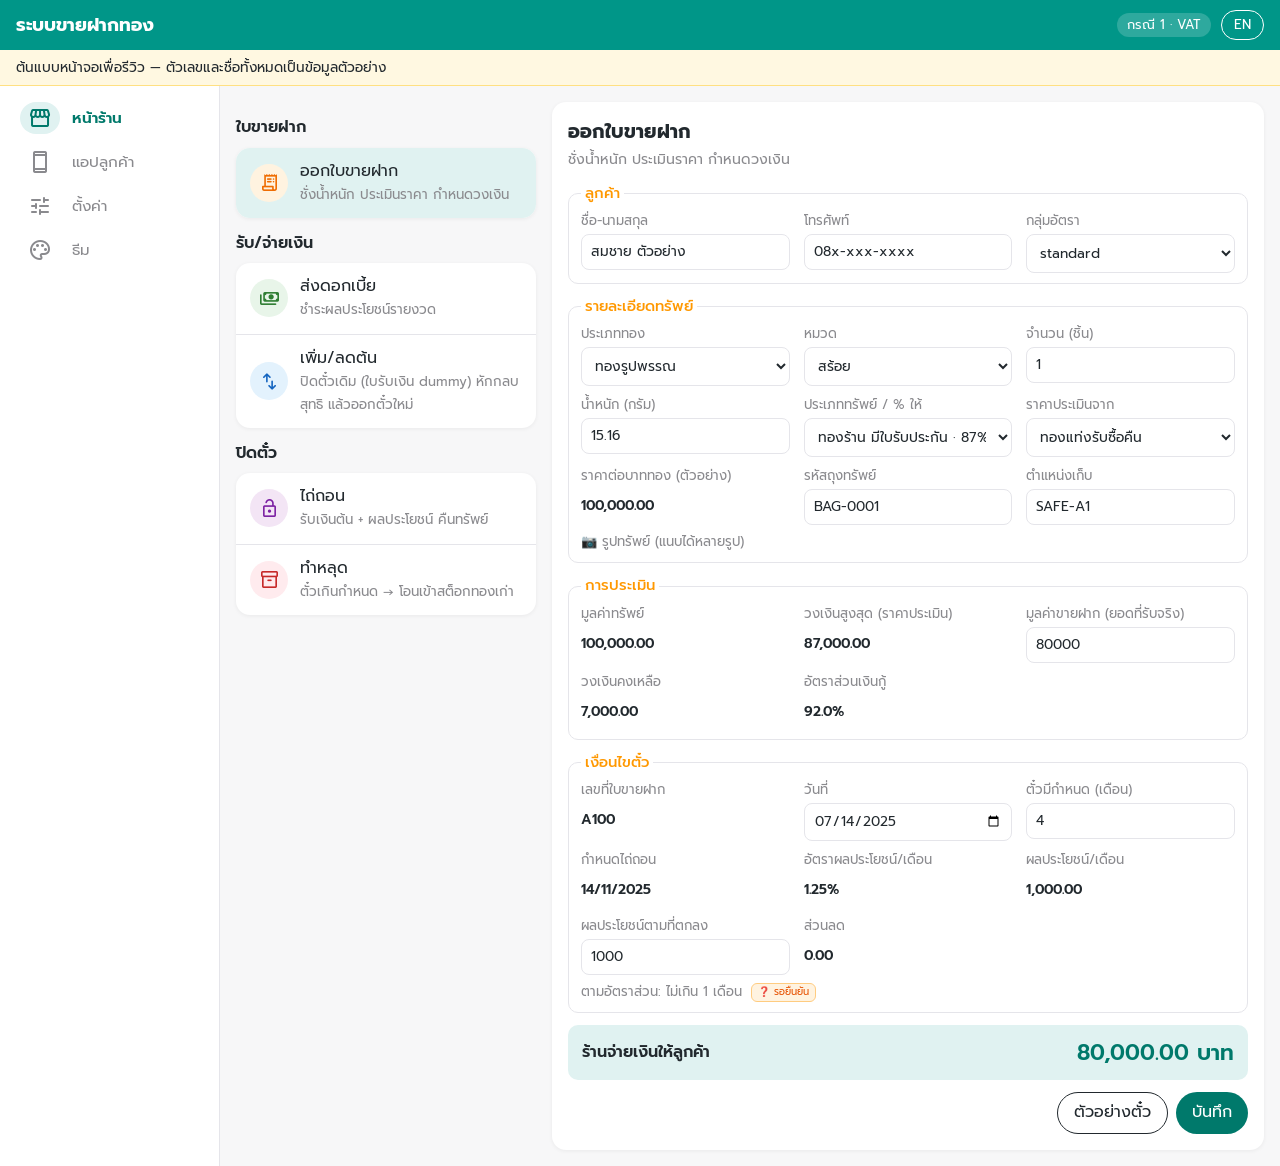
==== index.html @ fc85f4f1 "No favicon request (404) Co-Authored-By: Claude Opus 5.5 <noreply@anthropic.com>" ====
<!doctype html>
<html lang="th">
<head>
<meta charset="utf-8">
<meta name="viewport" content="width=device-width,initial-scale=1">
<title>Gold Pawn Mockup</title>
<link rel="icon" href="data:,">
<link rel="preconnect" href="https://fonts.googleapis.com">
<link href="https://fonts.googleapis.com/css2?family=Prompt:wght@400;500;600&display=swap" rel="stylesheet">
<link href="https://fonts.googleapis.com/css2?family=Material+Symbols+Rounded:opsz,wght,FILL@24,400,0&display=swap" rel="stylesheet">
<link rel="stylesheet" href="app.css">
</head>
<body>
<header class="appbar">
  <h1 data-t="appTitle"></h1>
  <span class="chip" id="profileChip"></span>
  <button class="btn small ghost" id="langBtn">EN</button>
</header>
<div class="banner" data-t="mockup"></div>
<div class="shell">
  <nav class="rail" id="rail"></nav>
  <main id="view"></main>
</div>
<script src="i18n.js"></script>
<script src="calc.js"></script>
<script src="views.js"></script>
<script src="app.js"></script>
</body>
</html>
---- app.css ----
:root{
  --header:#009688; --header-text:#ffffff; --bg:#f7f7f8; --card:#ffffff; --text:#22292e;
  --muted:#8a8a8e; --label:#ff9800; --accent:#00796b; --line:#e5e5ea; --radius:14px;
  --ok:#2e7d32; --warn:#c62828; --chip:#e0f2f1; --font:16px;
}
*{box-sizing:border-box}
html,body{margin:0}
body{font-family:'Prompt',system-ui,sans-serif;font-size:var(--font);background:var(--bg);color:var(--text);line-height:1.45}
.appbar{background:var(--header);color:var(--header-text);padding:10px 16px;display:flex;align-items:center;gap:10px;flex-wrap:wrap;position:sticky;top:0;z-index:5}
.appbar h1{font-size:1.15em;margin:0;flex:1;min-width:180px}
.appbar .chip{background:rgba(255,255,255,.18);border-radius:99px;padding:3px 10px;font-size:.8em}
.btn{border:0;border-radius:99px;padding:8px 16px;font:inherit;cursor:pointer;background:var(--accent);color:#fff}
.btn.ghost{background:transparent;color:inherit;border:1px solid currentColor}
.btn.small{padding:4px 12px;font-size:.85em}
.tabs{display:flex;gap:6px;padding:10px 16px;overflow-x:auto;background:var(--card);border-bottom:1px solid var(--line)}
.tabs button{border:0;background:transparent;font:inherit;padding:8px 14px;border-radius:99px;cursor:pointer;color:var(--muted);white-space:nowrap}
.tabs button.on{background:var(--chip);color:var(--accent);font-weight:600}
main{max-width:1200px;margin:0 auto;padding:16px}
.grid{display:grid;grid-template-columns:300px 1fr;gap:16px}
@media(max-width:820px){.grid{grid-template-columns:1fr}}
.sec-title{display:flex;align-items:center;gap:8px;font-weight:600;margin:14px 0 8px}
.card{background:var(--card);border-radius:var(--radius);box-shadow:0 1px 4px rgba(0,0,0,.06);overflow:hidden}
.menu-item{display:flex;align-items:center;gap:12px;padding:12px 14px;border-bottom:1px solid var(--line);cursor:pointer}
.menu-item:last-child{border-bottom:0}
.menu-item.on{background:var(--chip)}
.ic{width:38px;height:38px;border-radius:50%;display:grid;place-items:center;flex:none}
.ic .material-symbols-rounded{font-size:21px}
.panel{padding:16px}
.panel h2{margin:0 0 4px;font-size:1.2em}
.panel .sub{color:var(--muted);font-size:.88em;margin-bottom:12px}
fieldset{border:1px solid var(--line);border-radius:10px;padding:8px 12px 10px;margin:0 0 12px}
legend{color:var(--label);font-weight:500;padding:0 4px;font-size:.92em}
.fields{display:grid;grid-template-columns:repeat(auto-fit,minmax(180px,1fr));gap:10px 14px}
label.f{display:flex;flex-direction:column;font-size:.82em;color:var(--muted);gap:3px}
label.f input,label.f select{font:inherit;font-size:1.05em;color:var(--text);border:1px solid var(--line);border-radius:8px;padding:7px 9px;background:#fff;min-width:0}
.out{font-size:1.05em;color:var(--text);font-weight:600;padding:7px 0}
table{width:100%;border-collapse:collapse;font-size:.92em}
th,td{padding:7px 8px;border-bottom:1px solid var(--line);text-align:left}
th{color:var(--muted);font-weight:500}
td.n,th.n{text-align:right;font-variant-numeric:tabular-nums}
.total{display:flex;justify-content:space-between;align-items:center;padding:12px 14px;border-radius:10px;background:var(--chip);font-weight:600;margin-top:10px;gap:10px;flex-wrap:wrap}
.total .big{font-size:1.35em;color:var(--accent)}
.who{font-size:.85em;padding:2px 10px;border-radius:99px;color:#fff}
.who.in{background:var(--ok)} .who.out{background:var(--warn)}
.confirm{display:inline-block;background:#fff3e0;color:#e65100;border:1px solid #ffcc80;border-radius:6px;font-size:.75em;padding:1px 6px;margin-left:4px;vertical-align:middle}
.note{font-size:.82em;color:var(--muted);margin-top:8px}
.flow{display:flex;gap:8px;align-items:stretch;flex-wrap:wrap;margin:10px 0}
.flow .step{flex:1;min-width:150px;border:1px dashed var(--line);border-radius:10px;padding:8px 10px;font-size:.88em}
.flow .step b{display:block;color:var(--accent)}
.actions{display:flex;gap:8px;justify-content:flex-end;margin-top:12px;flex-wrap:wrap}
.err{color:var(--warn);font-size:.85em}
/* phone frame */
.phone{width:min(360px,100%);margin:0 auto;border:10px solid #22292e;border-radius:36px;overflow:hidden;background:var(--bg);min-height:640px}
.phone .appbar{position:static}
.tk{padding:12px 14px;border-bottom:1px solid var(--line)}
.tk .row{display:flex;justify-content:space-between;gap:8px}
.badge{font-size:.75em;padding:2px 8px;border-radius:99px;background:var(--chip);color:var(--accent)}
.gold-ph{height:90px;border-radius:10px;background:linear-gradient(135deg,#f9e79f,#d4ac0d);display:grid;place-items:center;color:#7d6608;font-size:.85em;margin:8px 0}
/* theme editor */
.tok{display:flex;align-items:center;gap:10px;padding:8px 0;border-bottom:1px solid var(--line)}
.tok span{flex:1;font-size:.9em}
.tok input[type=color]{width:44px;height:30px;border:0;background:none;padding:0}
textarea{width:100%;min-height:150px;font-family:ui-monospace,monospace;font-size:.8em;border:1px solid var(--line);border-radius:8px;padding:8px}
/* printed ticket */
.ticket{background:#fff;border:2px solid #000;padding:16px;font-size:.9em;color:#000}
.ticket .hd{display:flex;gap:10px;align-items:center;border-bottom:1px solid #000;padding-bottom:8px;margin-bottom:8px}
.ticket .logo{width:46px;height:46px;background:#c0392b;color:#fff;display:grid;place-items:center;font-weight:700}
.banner{background:#fff8e1;border-bottom:1px solid #ffe082;padding:8px 16px;font-size:.85em}
/* Flutter-like adaptive shell: navigation rail (tablet/desktop) / bottom nav bar (phone) */
.shell{display:flex;min-height:calc(100vh - 52px)}
.rail{width:88px;background:var(--card);border-right:1px solid var(--line);display:flex;flex-direction:column;align-items:center;padding-top:12px;gap:4px;flex:none}
.rail button{border:0;background:transparent;font:inherit;font-size:.72em;color:var(--muted);display:flex;flex-direction:column;align-items:center;gap:4px;padding:6px 4px;width:80px;cursor:pointer;border-radius:16px}
.rail button .pill{width:56px;height:32px;border-radius:16px;display:grid;place-items:center}
.rail button.on{color:var(--accent);font-weight:600}
.rail button.on .pill{background:var(--chip)}
.shell main{flex:1;min-width:0}
@media(min-width:1200px){.rail{width:220px;align-items:stretch;padding:12px}.rail button{flex-direction:row;width:auto;font-size:.95em;padding:4px 8px;gap:12px}.rail button .pill{width:40px}}
@media(max-width:599px){
  .rail{position:fixed;bottom:0;left:0;right:0;width:auto;height:66px;flex-direction:row;justify-content:space-around;padding:0;border-right:0;border-top:1px solid var(--line);z-index:6}
  .rail button{width:auto;flex:1}
  .shell main{padding-bottom:80px}
  main{padding:12px}
  .phone{border:0;border-radius:0;min-height:auto}
}
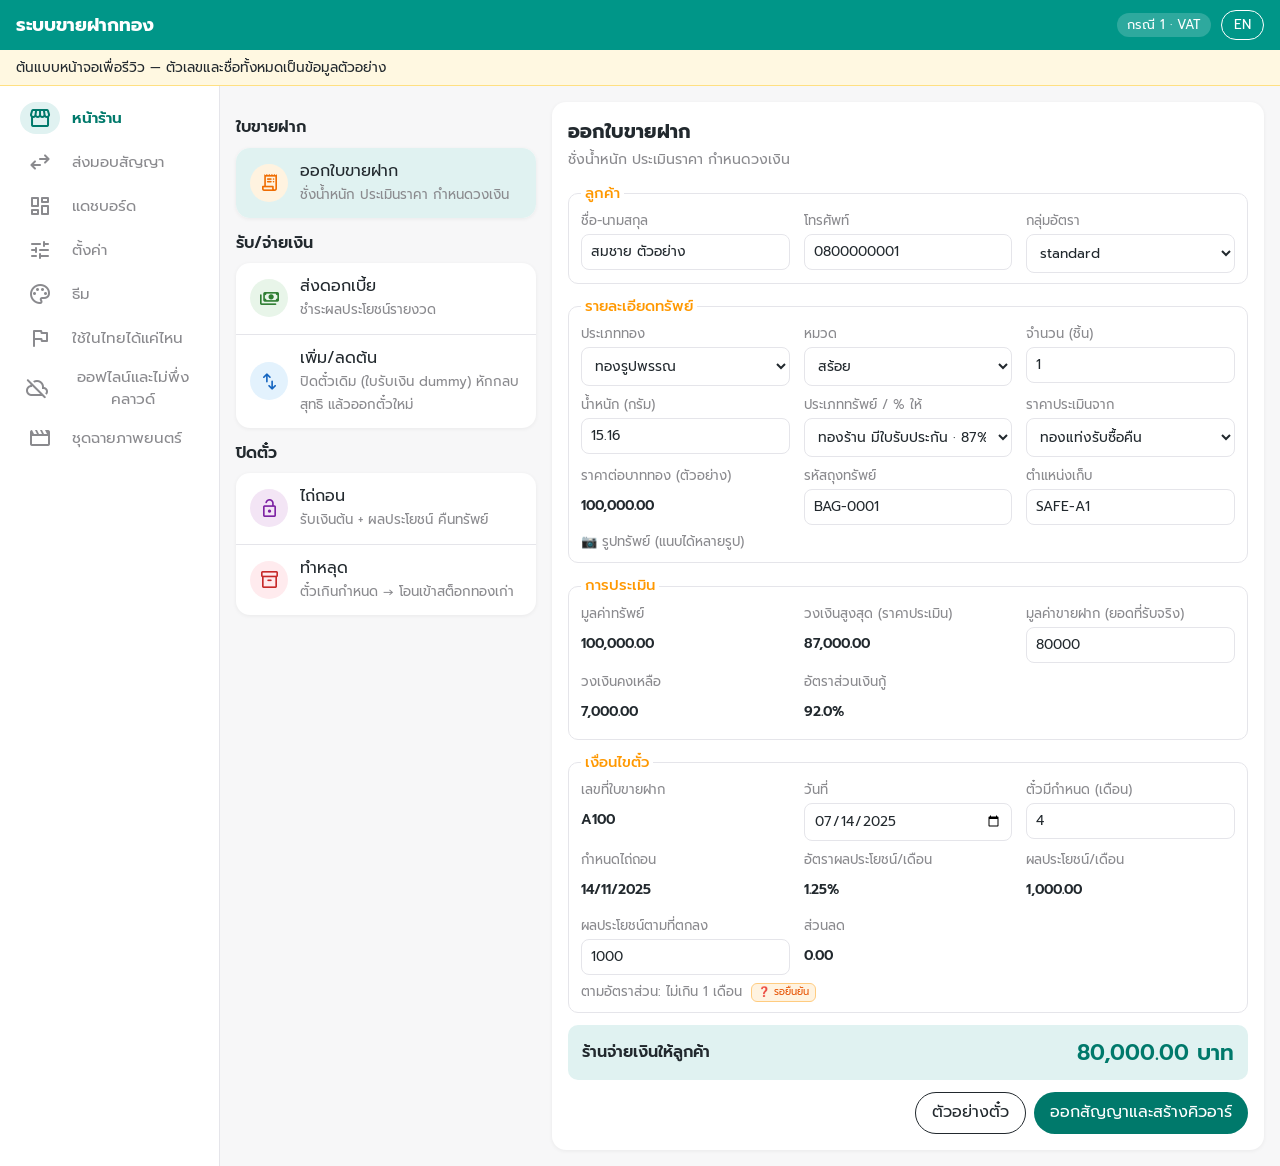
==== commit 1b5ce0ab: "Borrower journey (QR offer, ack, pay full/installment/other via PromptPay + SlipOK mock), tamper-evi" ====
--- a/index.html
+++ b/index.html
@@ -17,13 +17,23 @@
   <button class="btn small ghost" id="langBtn">EN</button>
 </header>
 <div class="banner" data-t="mockup"></div>
+<div id="overlay"></div>
 <div class="shell">
   <nav class="rail" id="rail"></nav>
   <main id="view"></main>
 </div>
+<script src="lib/qrcode.js"></script>
 <script src="i18n.js"></script>
+<script src="i18n2.js"></script>
 <script src="calc.js"></script>
 <script src="views.js"></script>
+<script src="token.js"></script>
+<script src="pay.js"></script>
+<script src="net.js"></script>
+<script src="sample.js"></script>
+<script src="flow.js"></script>
+<script src="dash.js"></script>
+<script src="story.js"></script>
 <script src="app.js"></script>
 </body>
 </html>
--- a/app.css
+++ b/app.css
@@ -77,8 +77,58 @@
 @media(min-width:1200px){.rail{width:220px;align-items:stretch;padding:12px}.rail button{flex-direction:row;width:auto;font-size:.95em;padding:4px 8px;gap:12px}.rail button .pill{width:40px}}
 @media(max-width:599px){
   .rail{position:fixed;bottom:0;left:0;right:0;width:auto;height:66px;flex-direction:row;justify-content:space-around;padding:0;border-right:0;border-top:1px solid var(--line);z-index:6}
-  .rail button{width:auto;flex:1}
+  .rail{overflow-x:auto;justify-content:flex-start}
+  .rail button{width:auto;flex:0 0 72px;min-width:72px}
   .shell main{padding-bottom:80px}
   main{padding:12px}
   .phone{border:0;border-radius:0;min-height:auto}
 }
+/* ---- journey / dashboard / story (spec §15) ---- */
+:root{--s1:#2a78d6;--s2:#eb6834;--s3:#1baf7a;--s4:#eda100;--s5:#e87ba4;--s6:#008300;--s7:#6250d6;--s8:#e34948}
+:root[data-dark]{--s1:#3987e5;--s2:#d95926;--s3:#199e70;--s4:#c98500;--s5:#d55181;--s6:#2f9e2f;--s7:#9085e9;--s8:#e66767}
+.chip2{display:inline-block;font-size:.75em;padding:2px 9px;border-radius:99px;border:1px solid var(--c,var(--muted));color:var(--text);white-space:nowrap}
+.chip2::before{content:"";display:inline-block;width:8px;height:8px;border-radius:50%;background:var(--c,var(--muted));margin-right:6px}
+.okm{color:var(--ok);font-size:.85em}.badm{color:var(--warn);font-size:.85em;font-weight:600}
+.row2{display:flex;justify-content:space-between;align-items:center;gap:8px;margin:6px 0;flex-wrap:wrap}
+.kv{display:grid;grid-template-columns:auto 1fr;gap:4px 12px;font-size:.88em;margin:8px 0}.kv span{color:var(--muted)}
+.jbar{display:flex;gap:8px;align-items:center;flex-wrap:wrap;margin-bottom:12px}
+.jgrid{display:grid;grid-template-columns:repeat(3,minmax(0,1fr));gap:16px;align-items:start}
+.jgrid.solo{grid-template-columns:1fr}
+@media(max-width:1100px){.jgrid{grid-template-columns:1fr}}
+.chs{display:grid;grid-template-columns:repeat(auto-fill,minmax(70px,1fr));gap:6px}
+.chbtn{border:1px solid var(--line);background:var(--card);color:var(--text);border-radius:10px;padding:6px 2px;cursor:pointer;display:flex;flex-direction:column;align-items:center;font:inherit}
+.chbtn small{font-size:.65em;color:var(--muted)}
+.wi{border:1px solid var(--line);border-radius:10px;padding:8px 10px;margin-bottom:8px}.wi.lost{opacity:.55}
+.wi a{color:var(--accent);font-size:.85em;align-self:center}
+.qr{width:210px;margin:8px auto;background:#fff;padding:4px;border-radius:8px}.qr svg{width:100%;height:auto;display:block}
+.choices{display:grid;gap:6px;margin-bottom:8px}.choice{display:flex;gap:8px;align-items:center;border:1px solid var(--line);border-radius:10px;padding:8px 10px;cursor:pointer}.choice.on{border-color:var(--accent);background:var(--chip)}
+.phone textarea,.panel textarea{min-height:60px}
+/* dashboard */
+.dashbar{display:flex;gap:8px;align-items:center;margin-bottom:12px;flex-wrap:wrap}
+.dgrid{display:grid;grid-template-columns:repeat(4,minmax(0,1fr));gap:12px;margin-bottom:16px}
+@media(max-width:900px){.dgrid{grid-template-columns:repeat(2,minmax(0,1fr))}}
+@media(max-width:560px){.dgrid{grid-template-columns:1fr}.wg.sz-s,.wg.sz-m,.wg.sz-l{grid-column:span 1}}
+.wg{background:var(--card);border-radius:var(--radius);box-shadow:0 1px 4px rgba(0,0,0,.08);padding:10px 12px;min-width:0}
+.wg.sz-s{grid-column:span 1}.wg.sz-m{grid-column:span 2}.wg.sz-l{grid-column:span 4}
+@media(max-width:900px){.wg.sz-l{grid-column:span 2}}
+.wg.editing{outline:2px dashed var(--accent);cursor:grab}
+.wg header{display:flex;align-items:center;gap:6px;margin-bottom:6px}.wg h3{margin:0;font-size:.9em;font-weight:500;color:var(--muted);flex:1}
+.wctl{display:flex;gap:3px}.wctl button{border:1px solid var(--line);background:var(--card);color:var(--text);border-radius:6px;font-size:.7em;padding:2px 6px;cursor:pointer}.wctl button.on{background:var(--chip);border-color:var(--accent)}
+.tile{cursor:pointer}.tile .big{font-size:1.9em;font-weight:600;font-variant-numeric:tabular-nums}.tile .unit{color:var(--muted);font-size:.8em}
+.bar{display:grid;grid-template-columns:minmax(80px,38%) 1fr auto;gap:8px;align-items:center;margin:5px 0;cursor:pointer;font-size:.82em}
+.bar:hover .bf,.col:hover .cb{filter:brightness(1.15)}
+.bt{height:12px;background:var(--line);border-radius:6px;overflow:hidden}.bf{height:100%;border-radius:0 4px 4px 0}
+.bv{font-variant-numeric:tabular-nums}
+.cols{display:flex;gap:6px;align-items:flex-end;height:150px}.col{flex:1;display:flex;flex-direction:column;justify-content:flex-end;align-items:center;height:100%;cursor:pointer;font-size:.7em;min-width:0}
+.cb{width:100%;max-width:40px;border-radius:4px 4px 0 0}.cv{color:var(--muted)}.cl{color:var(--muted);margin-top:2px}
+.ext{display:flex;justify-content:space-between;align-items:center;padding:6px 0;border-bottom:1px solid var(--line)}
+.cpanel{margin-bottom:16px}
+.tablewrap{overflow-x:auto}.clk{cursor:pointer}.clk:hover{background:var(--chip)}
+.hist{border-top:2px solid var(--line);margin-top:14px;padding-top:10px}
+code{font-size:.85em}
+/* chapter cards + captions (film) */
+#overlay.full{position:fixed;inset:0;z-index:50;background:var(--header);color:var(--header-text);display:grid;place-items:center;text-align:center;padding:24px}
+.chcard{max-width:820px}.chcard .chn{letter-spacing:.2em;text-transform:uppercase;opacity:.8}.chcard h1{font-size:2.4em;margin:.3em 0}.chcard p{font-size:1.25em;opacity:.92}
+.caption{position:fixed;left:50%;transform:translateX(-50%);bottom:84px;z-index:40;background:rgba(0,0,0,.78);color:#fff;padding:10px 18px;border-radius:10px;max-width:min(760px,92vw);text-align:center;font-size:1.05em}
+.stopbtn{position:fixed;right:12px;top:60px;z-index:60}
+body.solo .rail,body.solo .banner{display:none}
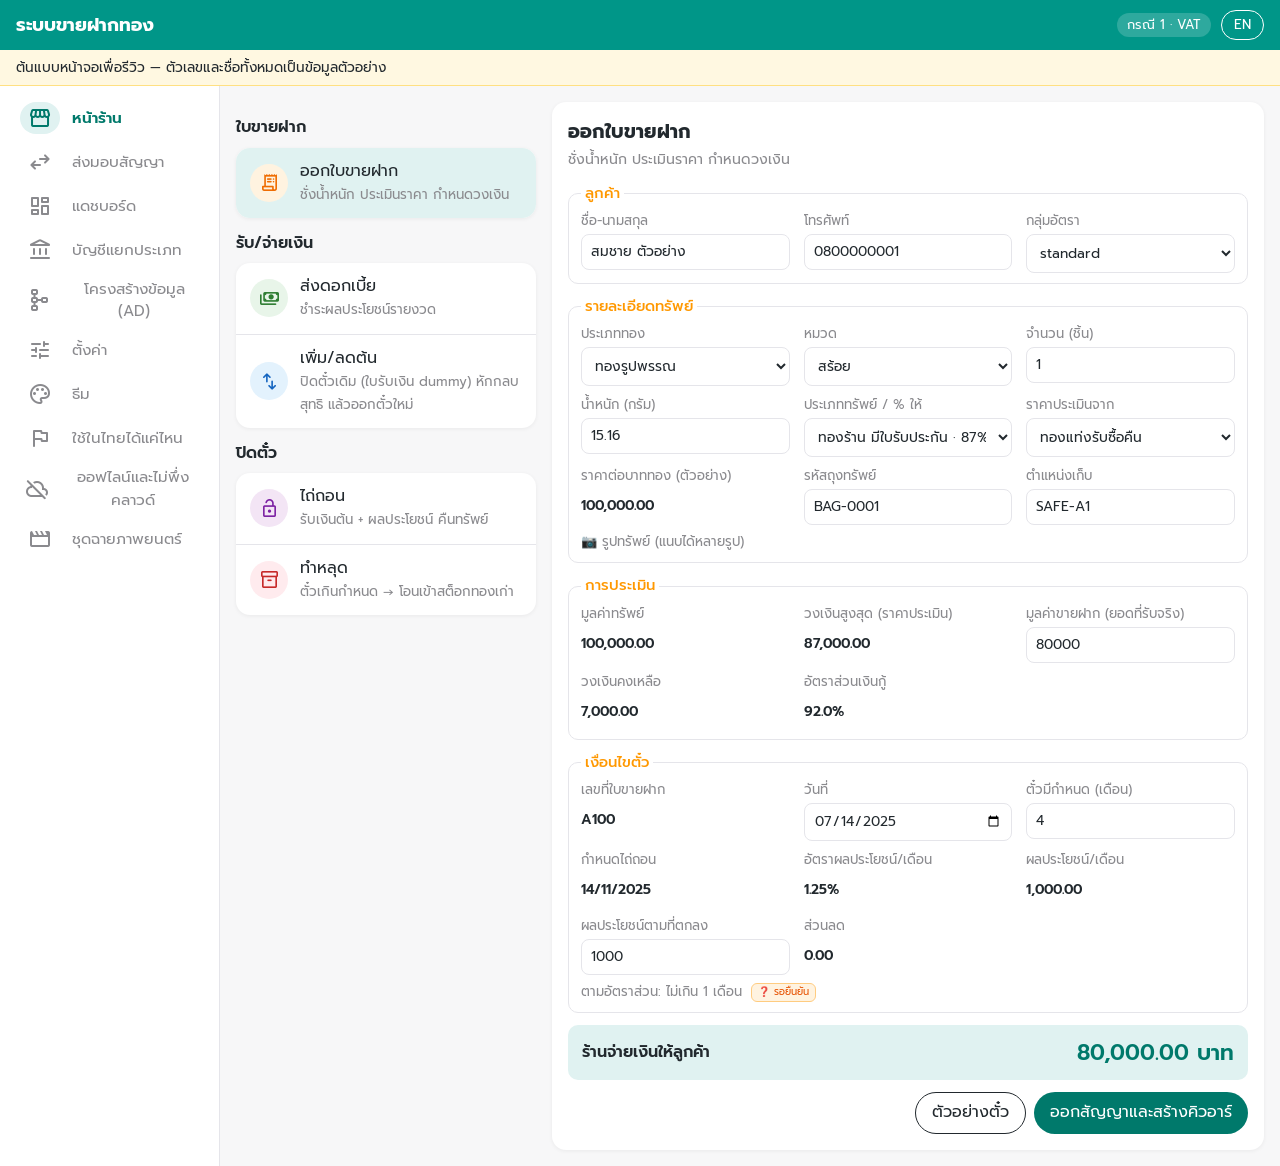
==== commit 7de50566: "NPL / green list / follow-up history (CRM), books preview on the kernel ERP, data model as AD rows, " ====
--- a/index.html
+++ b/index.html
@@ -25,13 +25,17 @@
 <script src="lib/qrcode.js"></script>
 <script src="i18n.js"></script>
 <script src="i18n2.js"></script>
+<script src="i18n3.js"></script>
 <script src="calc.js"></script>
 <script src="views.js"></script>
 <script src="token.js"></script>
 <script src="pay.js"></script>
+<script src="ad_pawn.js"></script>
+<script src="books.js"></script>
 <script src="net.js"></script>
 <script src="sample.js"></script>
 <script src="flow.js"></script>
+<script src="views2.js"></script>
 <script src="dash.js"></script>
 <script src="story.js"></script>
 <script src="app.js"></script>
--- a/app.css
+++ b/app.css
@@ -132,3 +132,6 @@
 .caption{position:fixed;left:50%;transform:translateX(-50%);bottom:84px;z-index:40;background:rgba(0,0,0,.78);color:#fff;padding:10px 18px;border-radius:10px;max-width:min(760px,92vw);text-align:center;font-size:1.05em}
 .stopbtn{position:fixed;right:12px;top:60px;z-index:60}
 body.solo .rail,body.solo .banner{display:none}
+
+.li{display:grid;grid-template-columns:1fr auto;gap:2px 8px;padding:6px 4px;border-bottom:1px solid var(--line);font-size:.85em}.li small{grid-column:1/3;color:var(--muted)}
+.warnbox{background:#fff3e0;border:1px solid #ffcc80;border-radius:8px;padding:8px 10px;color:#5d4037}
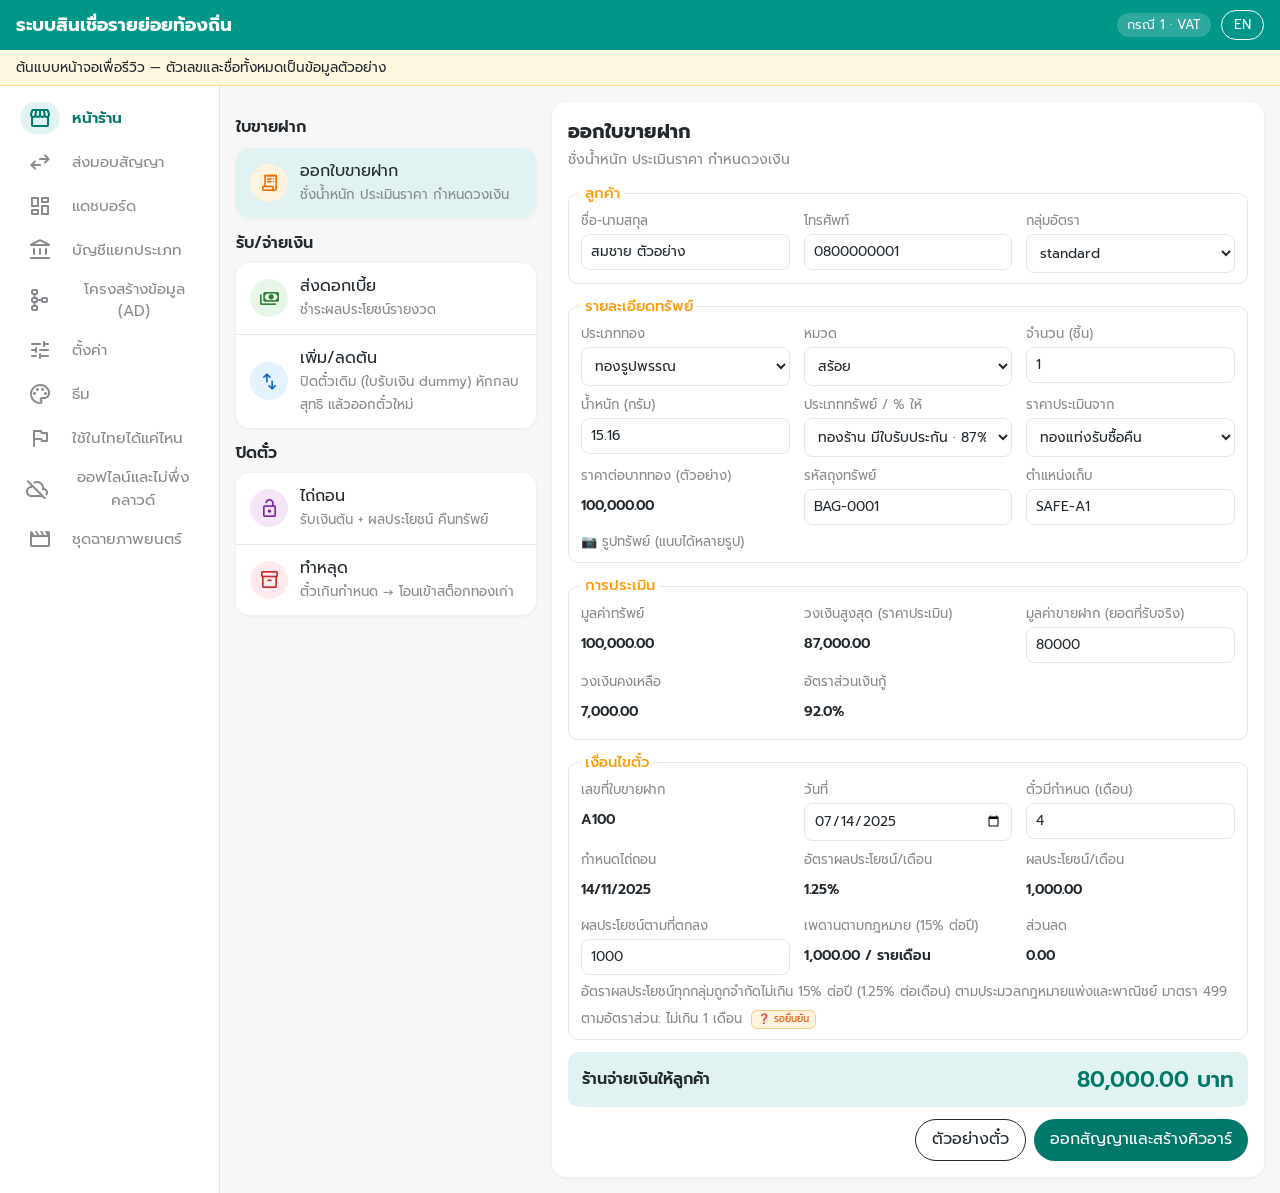
==== commit 8cf6009b: "Generic name (Localised Micro Financing System), house-format opening/closing cards, film mode wordi" ====
--- a/index.html
+++ b/index.html
@@ -3,7 +3,7 @@
 <head>
 <meta charset="utf-8">
 <meta name="viewport" content="width=device-width,initial-scale=1">
-<title>Gold Pawn Mockup</title>
+<title>Localised Micro Financing System — sample</title>
 <link rel="icon" href="data:,">
 <link rel="preconnect" href="https://fonts.googleapis.com">
 <link href="https://fonts.googleapis.com/css2?family=Prompt:wght@400;500;600&display=swap" rel="stylesheet">
@@ -26,6 +26,7 @@
 <script src="i18n.js"></script>
 <script src="i18n2.js"></script>
 <script src="i18n3.js"></script>
+<script src="i18nfilm.js"></script>
 <script src="calc.js"></script>
 <script src="views.js"></script>
 <script src="token.js"></script>
--- a/app.css
+++ b/app.css
@@ -127,11 +127,19 @@
 .hist{border-top:2px solid var(--line);margin-top:14px;padding-top:10px}
 code{font-size:.85em}
 /* chapter cards + captions (film) */
-#overlay.full{position:fixed;inset:0;z-index:50;background:var(--header);color:var(--header-text);display:grid;place-items:center;text-align:center;padding:24px}
-.chcard{max-width:820px}.chcard .chn{letter-spacing:.2em;text-transform:uppercase;opacity:.8}.chcard h1{font-size:2.4em;margin:.3em 0}.chcard p{font-size:1.25em;opacity:.92}
+#overlay.full{position:fixed;inset:0;z-index:50;background:#000;color:#ebeef2;display:flex;flex-direction:column;justify-content:center;padding:0 9vw;font-family:'Noto Sans','Noto Sans Thai','Prompt',system-ui,sans-serif}
 .caption{position:fixed;left:50%;transform:translateX(-50%);bottom:84px;z-index:40;background:rgba(0,0,0,.78);color:#fff;padding:10px 18px;border-radius:10px;max-width:min(760px,92vw);text-align:center;font-size:1.05em}
 .stopbtn{position:fixed;right:12px;top:60px;z-index:60}
 body.solo .rail,body.solo .banner{display:none}
 
 .li{display:grid;grid-template-columns:1fr auto;gap:2px 8px;padding:6px 4px;border-bottom:1px solid var(--line);font-size:.85em}.li small{grid-column:1/3;color:var(--muted)}
 .warnbox{background:#fff3e0;border:1px solid #ffcc80;border-radius:8px;padding:8px 10px;color:#5d4037}
+
+.chcard{max-width:1100px}.chcard .chn{font-size:1.45em;font-weight:700;letter-spacing:.12em;text-transform:uppercase;color:#ff8c1a}
+.chcard h1{font-size:clamp(2em,5.4vw,4.8em);line-height:1.12;margin:.35em 0 .5em;font-weight:700;color:#f2f4f7}
+.chcard h1 .w,.chcard h1 .b{display:block}.chcard h1 .b{color:#4fc3f7}
+.chcard p{font-size:1.5em;line-height:1.4;color:#9aa7b4;margin:0;max-width:1000px}
+
+body.film .banner{display:none}
+body.film .chip2:empty{display:none}
+body.film .confirm{display:none}
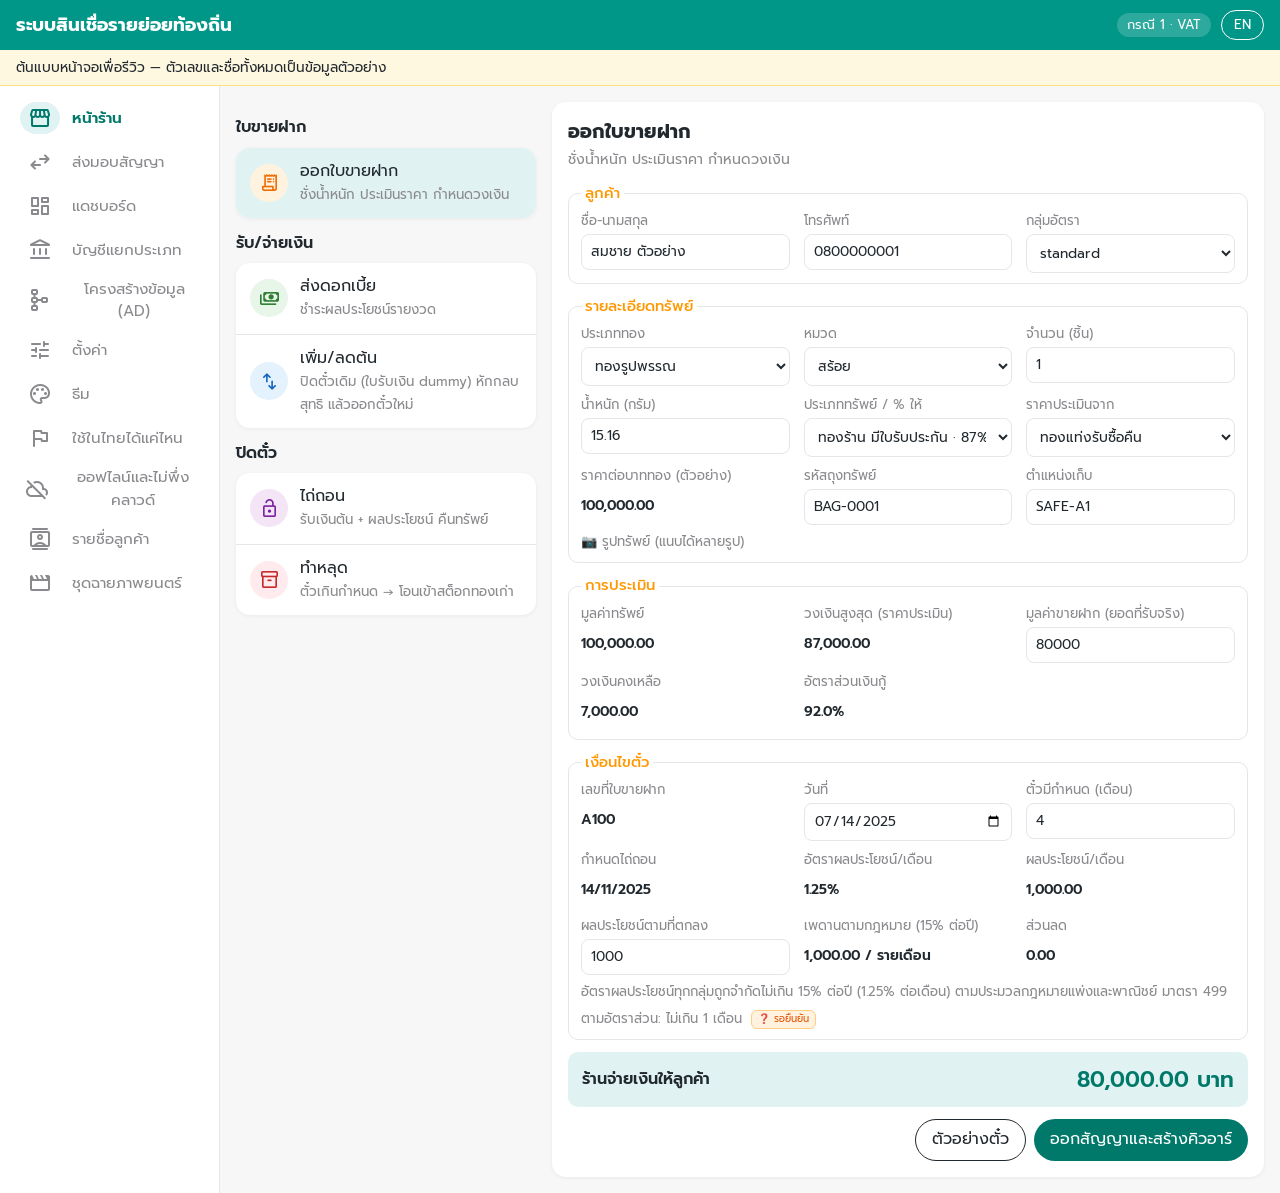
==== commit 4ee1d0cb: "Contacts: import from Excel / CSV / vCard / Google CSV / LINE IDs / phone picker, de-duplicate, cons" ====
--- a/index.html
+++ b/index.html
@@ -26,6 +26,7 @@
 <script src="i18n.js"></script>
 <script src="i18n2.js"></script>
 <script src="i18n3.js"></script>
+<script src="i18n4.js"></script>
 <script src="i18nfilm.js"></script>
 <script src="calc.js"></script>
 <script src="views.js"></script>
@@ -38,6 +39,8 @@
 <script src="flow.js"></script>
 <script src="views2.js"></script>
 <script src="dash.js"></script>
+<script src="contacts.js"></script>
+<script src="contacts_view.js"></script>
 <script src="story.js"></script>
 <script src="app.js"></script>
 </body>
--- a/app.css
+++ b/app.css
@@ -143,3 +143,11 @@
 body.film .banner{display:none}
 body.film .chip2:empty{display:none}
 body.film .confirm{display:none}
+
+/* contacts */
+.srcs{display:grid;grid-template-columns:repeat(auto-fit,minmax(200px,1fr));gap:10px}
+.src{display:flex;flex-direction:column;gap:4px;align-items:flex-start;border:1px solid var(--line);border-radius:12px;padding:12px;background:var(--card);color:var(--text);cursor:pointer;font:inherit;text-align:left}
+.src:hover{border-color:var(--accent);background:var(--chip)}.src .material-symbols-rounded{color:var(--accent)}.src small{color:var(--muted)}
+.stats{display:grid;grid-template-columns:repeat(auto-fit,minmax(110px,1fr));gap:8px;margin:8px 0}.stat{border:1px solid var(--line);border-radius:10px;padding:8px 10px}.stat b{display:block;font-size:1.4em}.stat span{color:var(--muted);font-size:.78em}
+.chs2{display:flex;gap:6px;flex-wrap:wrap;margin:6px 0}.fields label.wide{grid-column:1/-1}
+button.chip2{background:transparent;color:var(--text);font:inherit;cursor:pointer}
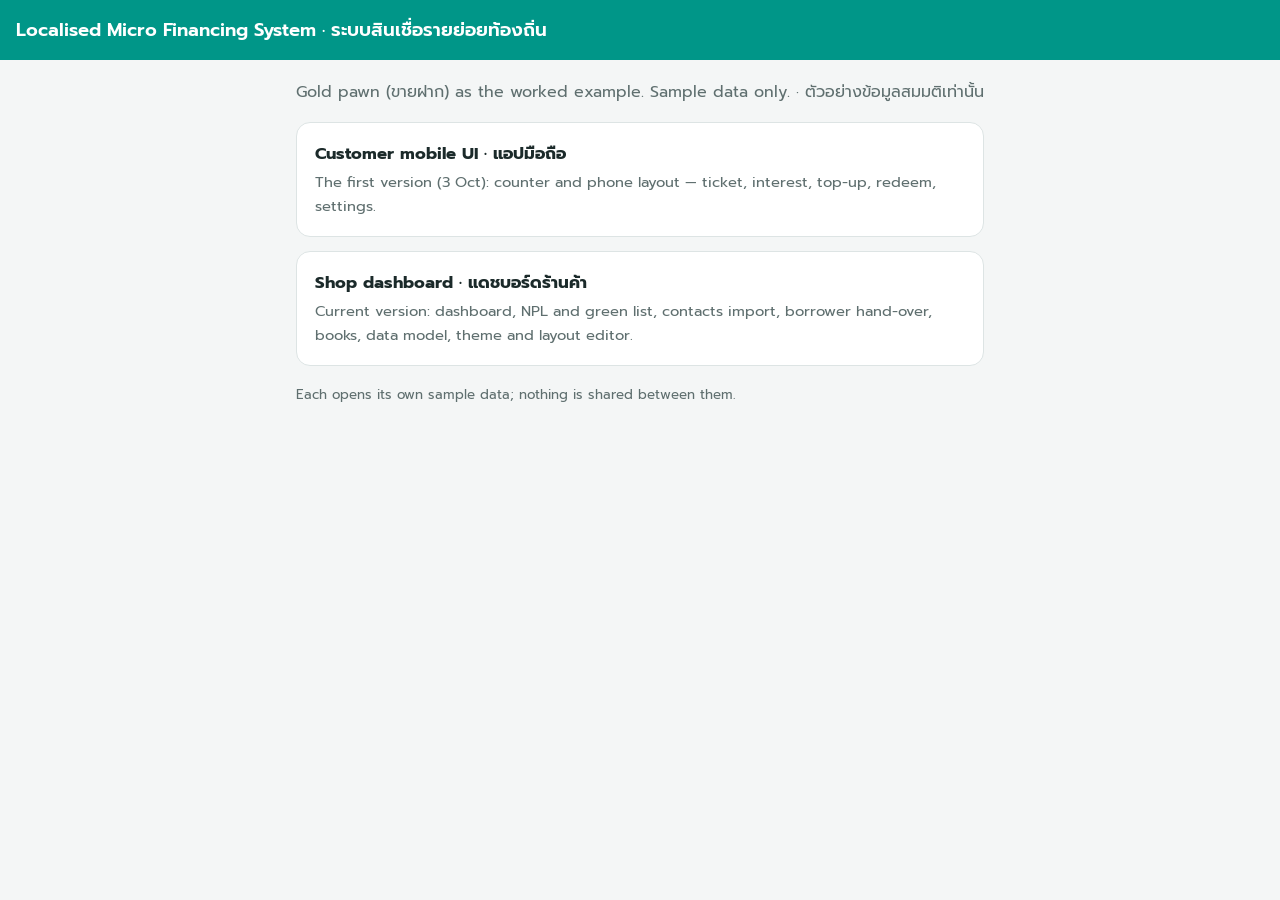
==== commit c58acad1: "Landing page with two sub-links: m/ (3 Oct customer mobile UI, restored from c1459f7) and shop/ (cur" ====
--- a/index.html
+++ b/index.html
@@ -1,47 +1,31 @@
 <!doctype html>
-<html lang="th">
+<html lang="en">
 <head>
 <meta charset="utf-8">
 <meta name="viewport" content="width=device-width,initial-scale=1">
-<title>Localised Micro Financing System — sample</title>
+<title>Localised Micro Financing System</title>
 <link rel="icon" href="data:,">
-<link rel="preconnect" href="https://fonts.googleapis.com">
 <link href="https://fonts.googleapis.com/css2?family=Prompt:wght@400;500;600&display=swap" rel="stylesheet">
-<link href="https://fonts.googleapis.com/css2?family=Material+Symbols+Rounded:opsz,wght,FILL@24,400,0&display=swap" rel="stylesheet">
-<link rel="stylesheet" href="app.css">
+<style>
+:root{--bg:#f4f6f6;--card:#fff;--ink:#1b2a2a;--muted:#5f6f6f;--hd:#009688;--line:#dde4e4}
+@media (prefers-color-scheme:dark){:root:not([data-theme=light]){--bg:#121a1a;--card:#1b2626;--ink:#e6efef;--muted:#9bb0b0;--line:#2b3a3a}}
+*{box-sizing:border-box}body{margin:0;background:var(--bg);color:var(--ink);font-family:Prompt,system-ui,sans-serif}
+header{background:var(--hd);color:#fff;padding:16px}header h1{margin:0;font-size:1.15rem;font-weight:600}
+main{max-width:720px;margin:0 auto;padding:20px 16px}
+p.lead{color:var(--muted);margin:0 0 18px}
+a.card{display:block;background:var(--card);border:1px solid var(--line);border-radius:14px;padding:18px;margin-bottom:14px;color:inherit;text-decoration:none}
+a.card:hover,a.card:focus-visible{border-color:var(--hd);outline:none}
+a.card b{display:block;font-size:1.05rem;margin-bottom:4px}a.card span{color:var(--muted);font-size:.92rem}
+small{color:var(--muted);display:block;margin-top:18px}
+</style>
 </head>
 <body>
-<header class="appbar">
-  <h1 data-t="appTitle"></h1>
-  <span class="chip" id="profileChip"></span>
-  <button class="btn small ghost" id="langBtn">EN</button>
-</header>
-<div class="banner" data-t="mockup"></div>
-<div id="overlay"></div>
-<div class="shell">
-  <nav class="rail" id="rail"></nav>
-  <main id="view"></main>
-</div>
-<script src="lib/qrcode.js"></script>
-<script src="i18n.js"></script>
-<script src="i18n2.js"></script>
-<script src="i18n3.js"></script>
-<script src="i18n4.js"></script>
-<script src="i18nfilm.js"></script>
-<script src="calc.js"></script>
-<script src="views.js"></script>
-<script src="token.js"></script>
-<script src="pay.js"></script>
-<script src="ad_pawn.js"></script>
-<script src="books.js"></script>
-<script src="net.js"></script>
-<script src="sample.js"></script>
-<script src="flow.js"></script>
-<script src="views2.js"></script>
-<script src="dash.js"></script>
-<script src="contacts.js"></script>
-<script src="contacts_view.js"></script>
-<script src="story.js"></script>
-<script src="app.js"></script>
+<header><h1>Localised Micro Financing System · ระบบสินเชื่อรายย่อยท้องถิ่น</h1></header>
+<main>
+<p class="lead">Gold pawn (ขายฝาก) as the worked example. Sample data only. · ตัวอย่างข้อมูลสมมติเท่านั้น</p>
+<a class="card" href="m/"><b>Customer mobile UI · แอปมือถือ</b><span>The first version (3 Oct): counter and phone layout — ticket, interest, top-up, redeem, settings.</span></a>
+<a class="card" href="shop/"><b>Shop dashboard · แดชบอร์ดร้านค้า</b><span>Current version: dashboard, NPL and green list, contacts import, borrower hand-over, books, data model, theme and layout editor.</span></a>
+<small>Each opens its own sample data; nothing is shared between them.</small>
+</main>
 </body>
 </html>
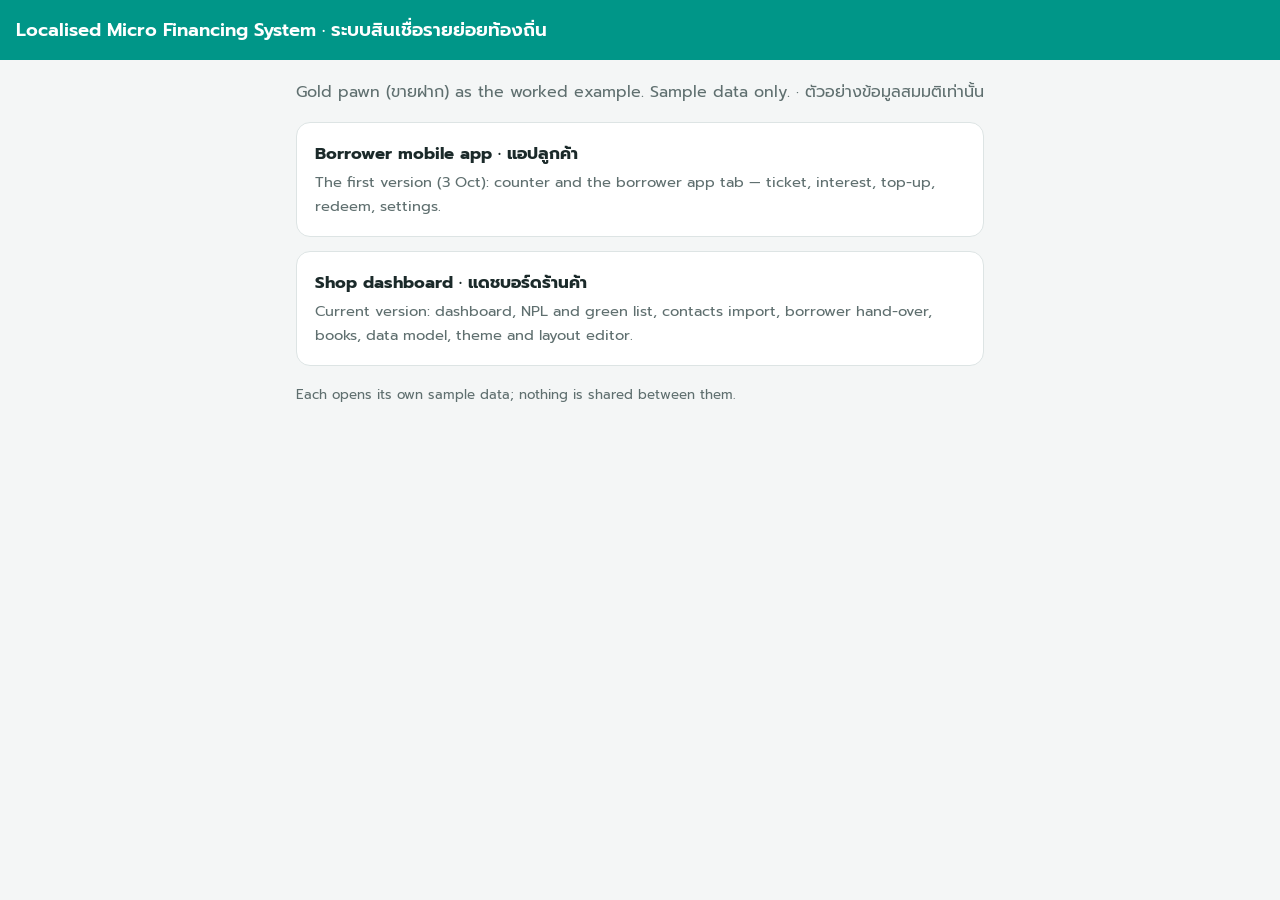
==== commit 70525141: "Landing: call the first version the Borrower mobile app (its tab is Borrower app / แอปลูกค้า) Co-Aut" ====
--- a/index.html
+++ b/index.html
@@ -23,7 +23,7 @@
 <header><h1>Localised Micro Financing System · ระบบสินเชื่อรายย่อยท้องถิ่น</h1></header>
 <main>
 <p class="lead">Gold pawn (ขายฝาก) as the worked example. Sample data only. · ตัวอย่างข้อมูลสมมติเท่านั้น</p>
-<a class="card" href="m/"><b>Customer mobile UI · แอปมือถือ</b><span>The first version (3 Oct): counter and phone layout — ticket, interest, top-up, redeem, settings.</span></a>
+<a class="card" href="m/"><b>Borrower mobile app · แอปลูกค้า</b><span>The first version (3 Oct): counter and the borrower app tab — ticket, interest, top-up, redeem, settings.</span></a>
 <a class="card" href="shop/"><b>Shop dashboard · แดชบอร์ดร้านค้า</b><span>Current version: dashboard, NPL and green list, contacts import, borrower hand-over, books, data model, theme and layout editor.</span></a>
 <small>Each opens its own sample data; nothing is shared between them.</small>
 </main>
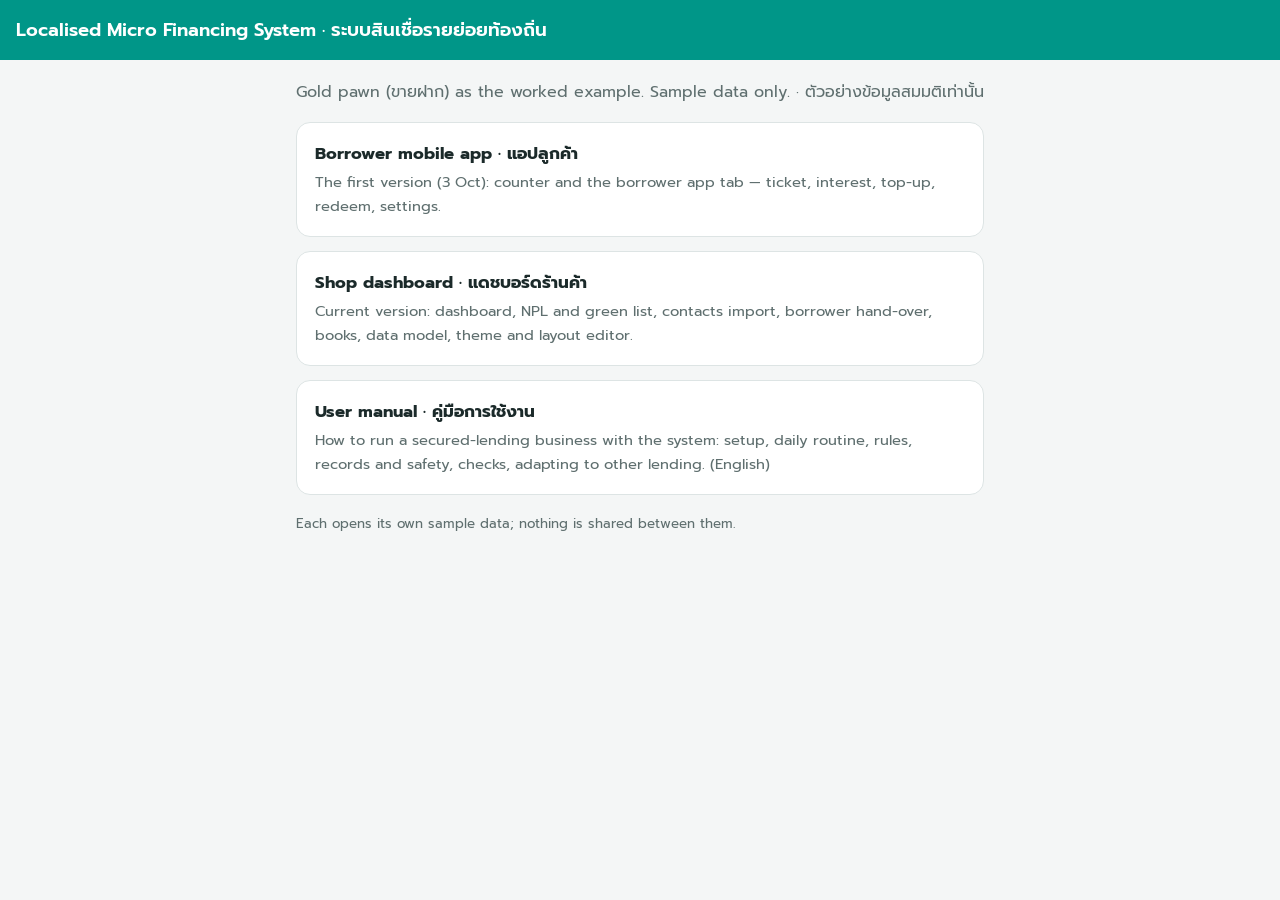
==== commit 19d47364: "User manual (HTML) linked from the landing page Co-Authored-By: Claude Sonnet 5.5 <noreply@anthropic" ====
--- a/index.html
+++ b/index.html
@@ -25,6 +25,7 @@
 <p class="lead">Gold pawn (ขายฝาก) as the worked example. Sample data only. · ตัวอย่างข้อมูลสมมติเท่านั้น</p>
 <a class="card" href="m/"><b>Borrower mobile app · แอปลูกค้า</b><span>The first version (3 Oct): counter and the borrower app tab — ticket, interest, top-up, redeem, settings.</span></a>
 <a class="card" href="shop/"><b>Shop dashboard · แดชบอร์ดร้านค้า</b><span>Current version: dashboard, NPL and green list, contacts import, borrower hand-over, books, data model, theme and layout editor.</span></a>
+<a class="card" href="manual/"><b>User manual · คู่มือการใช้งาน</b><span>How to run a secured-lending business with the system: setup, daily routine, rules, records and safety, checks, adapting to other lending. (English)</span></a>
 <small>Each opens its own sample data; nothing is shared between them.</small>
 </main>
 </body>
